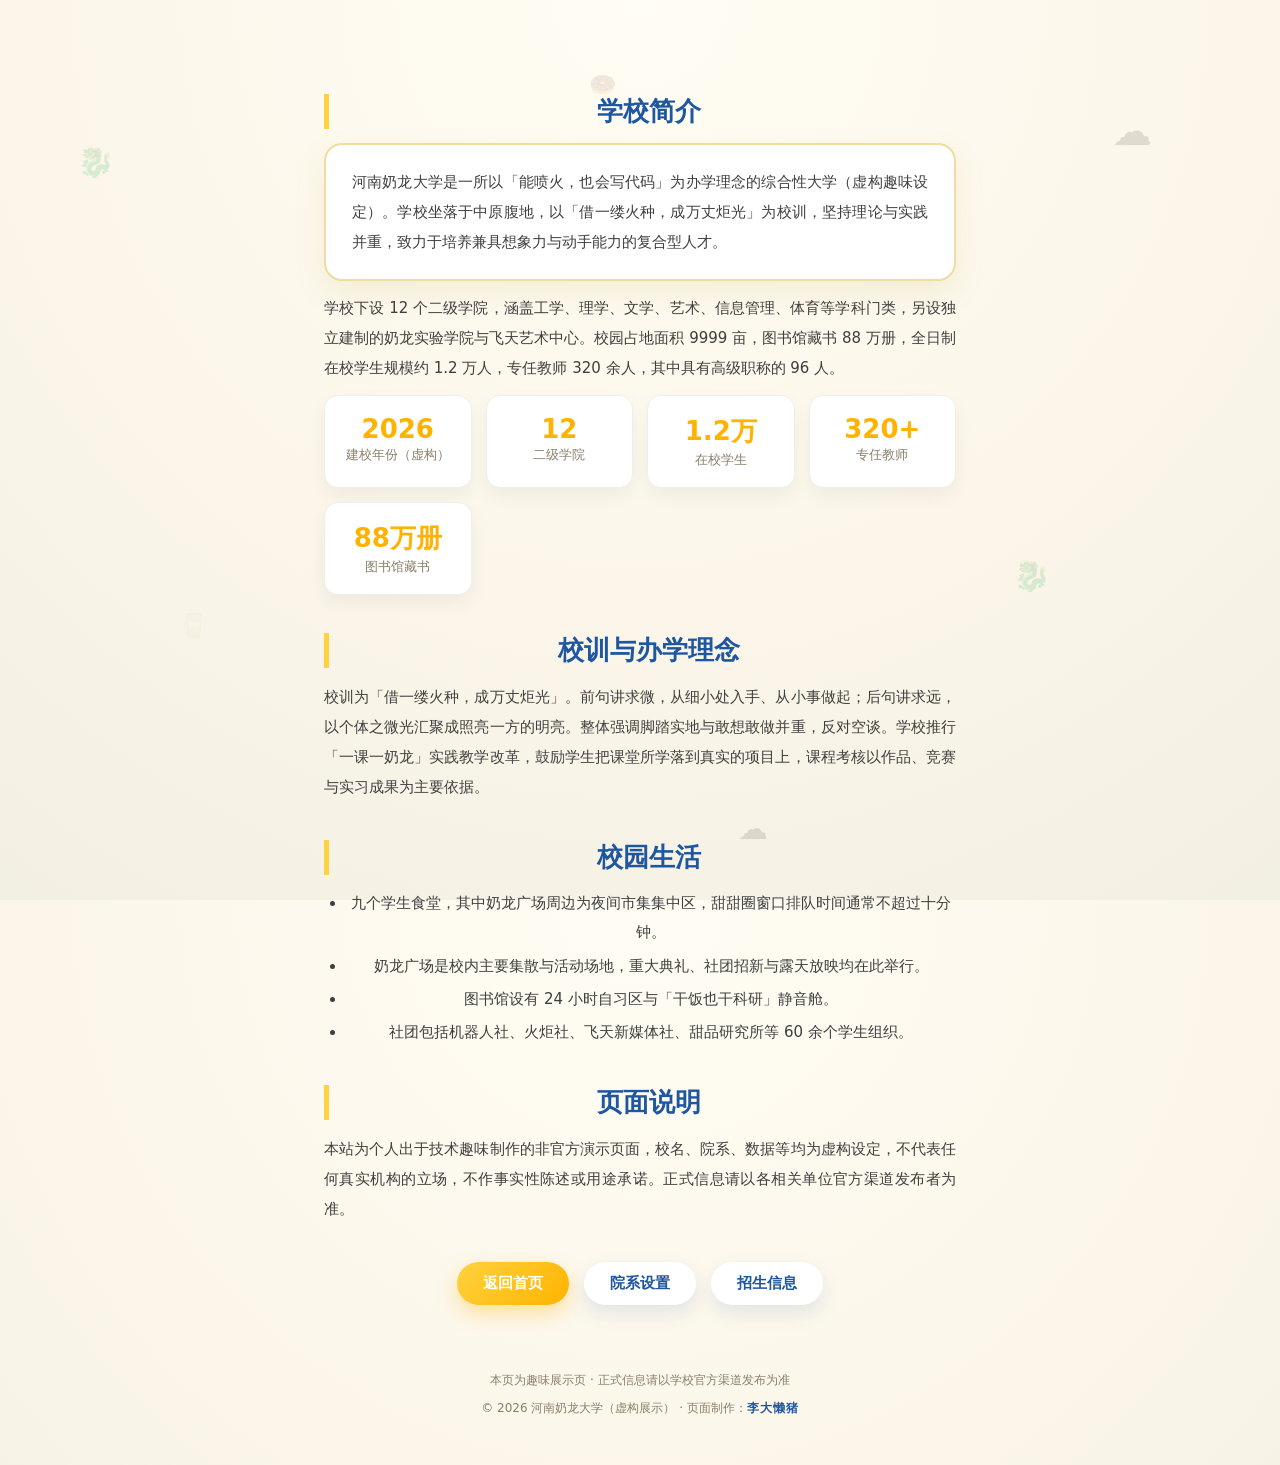
==== about.html @ ea17ba71 "Add files via upload" ====
<!DOCTYPE html>
<html lang="zh-CN">
<head>
<meta charset="UTF-8" />
<meta name="viewport" content="width=device-width, initial-scale=1.0" />
<title>学校简介 · 河南奶龙大学</title>
<meta name="description" content="河南奶龙大学（虚构趣味设定）学校简介：办学理念、校训、校园概览与学科门类。本页为个人趣味制作的非官方演示页面。" />
<meta name="keywords" content="河南奶龙大学,学校简介,校训,校园概览,趣味页面" />
<meta property="og:title" content="学校简介 · 河南奶龙大学" />
<meta property="og:description" content="河南奶龙大学（虚构趣味设定）：办学理念、校训与校园概览。" />
<meta property="og:type" content="article" />
<link rel="icon" href="data:image/svg+xml,<svg xmlns='http://www.w3.org/2000/svg' viewBox='0 0 100 100'><text y='.9em' font-size='90'>🐉</text></svg>" />
<link rel="stylesheet" href="style.css" />
<style>
  .page{max-width:840px;margin:0 auto;padding:0 24px 20px;}
  .page h2{
    font-size:26px;font-weight:900;color:var(--blue);margin:38px 0 14px;
    padding-left:12px;border-left:5px solid var(--yellow);
  }
  .page h3{font-size:19px;font-weight:800;margin:22px 0 8px;color:var(--ink);}
  .page p{font-size:15px;line-height:2;color:#3f3f3f;margin-bottom:12px;text-align:justify;}
  .page ul{margin:0 0 16px;padding-left:22px;}
  .page li{font-size:15px;line-height:1.95;color:#3f3f3f;margin-bottom:4px;}
  .lead{
    background:#fff;border:2px solid #F0DCA0;border-radius:18px;padding:22px 26px;
    box-shadow:0 12px 30px rgba(190,150,40,.12);font-size:15px;line-height:2;color:#3f3f3f;
  }
  .facts{display:grid;grid-template-columns:repeat(auto-fit,minmax(140px,1fr));gap:14px;margin-bottom:6px;}
  .fact{background:#fff;border:1px solid #eee;border-radius:14px;padding:18px;text-align:center;box-shadow:0 8px 18px rgba(0,0,0,.05);}
  .fact b{display:block;font-size:26px;font-weight:900;color:var(--yellow-deep);}
  .fact span{font-size:13px;color:var(--muted);}
</style>
</head>
<body>

<div class="float-bg" aria-hidden="true">
  <span>🐉</span><span>🥛</span><span>☁️</span><span>🐉</span><span>🍩</span><span>☁️</span>
</div>

<main class="stage">
  <div class="page">

    <h2>学校简介</h2>
    <p class="lead">河南奶龙大学是一所以「能喷火，也会写代码」为办学理念的综合性大学（虚构趣味设定）。学校坐落于中原腹地，以「借一缕火种，成万丈炬光」为校训，坚持理论与实践并重，致力于培养兼具想象力与动手能力的复合型人才。</p>
    <p>学校下设 12 个二级学院，涵盖工学、理学、文学、艺术、信息管理、体育等学科门类，另设独立建制的奶龙实验学院与飞天艺术中心。校园占地面积 9999 亩，图书馆藏书 88 万册，全日制在校学生规模约 1.2 万人，专任教师 320 余人，其中具有高级职称的 96 人。</p>

    <div class="facts">
      <div class="fact"><b>2026</b><span>建校年份（虚构）</span></div>
      <div class="fact"><b>12</b><span>二级学院</span></div>
      <div class="fact"><b>1.2万</b><span>在校学生</span></div>
      <div class="fact"><b>320+</b><span>专任教师</span></div>
      <div class="fact"><b>88万册</b><span>图书馆藏书</span></div>
    </div>

    <h2>校训与办学理念</h2>
    <p>校训为「借一缕火种，成万丈炬光」。前句讲求微，从细小处入手、从小事做起；后句讲求远，以个体之微光汇聚成照亮一方的明亮。整体强调脚踏实地与敢想敢做并重，反对空谈。学校推行「一课一奶龙」实践教学改革，鼓励学生把课堂所学落到真实的项目上，课程考核以作品、竞赛与实习成果为主要依据。</p>

    <h2>校园生活</h2>
    <ul>
      <li>九个学生食堂，其中奶龙广场周边为夜间市集集中区，甜甜圈窗口排队时间通常不超过十分钟。</li>
      <li>奶龙广场是校内主要集散与活动场地，重大典礼、社团招新与露天放映均在此举行。</li>
      <li>图书馆设有 24 小时自习区与「干饭也干科研」静音舱。</li>
      <li>社团包括机器人社、火炬社、飞天新媒体社、甜品研究所等 60 余个学生组织。</li>
    </ul>

    <h2>页面说明</h2>
    <p>本站为个人出于技术趣味制作的非官方演示页面，校名、院系、数据等均为虚构设定，不代表任何真实机构的立场，不作事实性陈述或用途承诺。正式信息请以各相关单位官方渠道发布者为准。</p>

    <a class="backlink" href="index.html">返回首页</a>
    <a class="backlink ghost" href="colleges.html">院系设置</a>
    <a class="backlink ghost" href="admission.html">招生信息</a>

  </div>

  <footer class="foot">
    <p>本页为趣味展示页 · 正式信息请以学校官方渠道发布为准</p>
    <p>© 2026 河南奶龙大学（虚构展示） · 页面制作：<span class="author">李大懒猪</span></p>
  </footer>
</main>

</body>
</html>
---- style.css ----
:root{
  --yellow:#FFD23F;
  --yellow-deep:#FFB300;
  --cream:#FBF6E9;
  --ink:#3a3226;
  --muted:#8a7f6a;
  --blue:#1E56A0;
  --blue-soft:#4FB0E0;
}
*{margin:0;padding:0;box-sizing:border-box;}
html,body{height:100%;}
body{
  font-family:"PingFang SC","Microsoft YaHei","Hiragino Sans GB",system-ui,sans-serif;
  background:radial-gradient(circle at 50% 0%,#FFFDF4 0%,var(--cream) 55%,#F2EFE3 100%);
  color:var(--ink);
  overflow-x:hidden;
  min-height:100vh;
}

/* 彩带画布 */
#confetti{position:fixed;inset:0;pointer-events:none;z-index:50;}

/* 背景漂浮元素 */
.float-bg{position:fixed;inset:0;pointer-events:none;z-index:0;}
.float-bg span{position:absolute;font-size:30px;opacity:.14;animation:drift 14s ease-in-out infinite;}
.float-bg span:nth-child(1){left:6%;top:16%;animation-delay:0s;}
.float-bg span:nth-child(2){left:14%;top:68%;font-size:24px;animation-delay:2s;}
.float-bg span:nth-child(3){right:10%;top:12%;font-size:40px;animation-delay:1s;}
.float-bg span:nth-child(4){right:18%;top:62%;animation-delay:3s;}
.float-bg span:nth-child(5){left:46%;top:8%;font-size:22px;animation-delay:1.6s;}
.float-bg span:nth-child(6){right:40%;bottom:6%;animation-delay:.6s;}
@keyframes drift{0%,100%{transform:translateY(0) rotate(0);}50%{transform:translateY(-24px) rotate(8deg);}}

/* 舞台 */
.stage{
  position:relative;z-index:1;
  max-width:720px;margin:0 auto;
  padding:56px 20px 40px;
  display:flex;flex-direction:column;align-items:center;text-align:center;
}

/* 校徽 */
.emblem-wrap{width:min(320px,72vw);margin-bottom:8px;position:relative;}
.emblem{width:100%;height:auto;filter:drop-shadow(0 18px 30px rgba(30,86,160,.22));}
.pop{animation:pop .9s cubic-bezier(.34,1.56,.64,1) both;}
@keyframes pop{0%{transform:scale(0) rotate(-12deg);opacity:0;}70%{transform:scale(1.06) rotate(2deg);}100%{transform:scale(1) rotate(0);opacity:1;}}
.mascot{animation:bob 3.2s ease-in-out infinite;transform-origin:160px 218px;}
@keyframes bob{0%,100%{transform:translateY(0);}50%{transform:translateY(-6px);}}

/* 环形校名（校徽蓝） */
.ring-text-cn{font-size:21px;font-weight:900;fill:var(--blue);letter-spacing:6px;font-family:"STKaiti","KaiTi","PingFang SC","Microsoft YaHei",serif;}
.ring-text-en{font-size:10.5px;font-weight:700;fill:var(--blue);letter-spacing:1.2px;}

/* 星光闪烁 */
.sparkle{position:absolute;color:var(--yellow-deep);opacity:0;animation:twinkle 2.6s infinite;z-index:2;text-shadow:0 0 8px rgba(255,200,60,.8);}
.s1{top:-6px;right:8%;font-size:20px;animation-delay:0s;}
.s2{top:36%;left:-14px;font-size:14px;animation-delay:.9s;}
.s3{bottom:12%;right:-10px;font-size:16px;animation-delay:1.7s;}
.s4{top:8%;left:6%;font-size:12px;animation-delay:2.2s;}
@keyframes twinkle{0%,100%{opacity:0;transform:scale(.4) rotate(0);}50%{opacity:1;transform:scale(1) rotate(40deg);}}

/* 标题 */
.title{
  font-size:clamp(34px,7vw,52px);font-weight:900;letter-spacing:4px;
  color:var(--ink);
  text-shadow:0 2px 0 #fff,0 6px 18px rgba(255,179,0,.25);
  opacity:0;animation:up .8s .5s ease both;
}
.subtitle{
  margin-top:4px;color:var(--muted);font-weight:700;letter-spacing:2px;font-size:14px;
  opacity:0;animation:up .8s .65s ease both;
}
.motto{
  margin-top:10px;font-size:15px;font-weight:800;letter-spacing:3px;
  color:var(--blue);
  background:linear-gradient(135deg,rgba(255,210,63,.18),rgba(79,176,224,.14));
  border:1px solid rgba(30,86,160,.18);
  border-radius:999px;padding:7px 20px;
  opacity:0;animation:up .8s .78s ease both;
}
@keyframes up{from{opacity:0;transform:translateY(22px);}to{opacity:1;transform:translateY(0);}}

/* 录取通知书 */
.letter{
  width:min(520px,92vw);
  margin-top:36px;
  background:linear-gradient(180deg,#FFFDF4,#FFF8E2);
  border:2px solid #F0DCA0;
  border-radius:20px;
  box-shadow:0 20px 44px rgba(190,150,40,.18),0 4px 10px rgba(190,150,40,.10);
  padding:26px 28px 24px;
  text-align:left;
  position:relative;
  opacity:0;animation:up .9s .9s ease both;
}
.letter::before{
  content:"";position:absolute;inset:8px;border:1.5px dashed #E8C86A;border-radius:14px;pointer-events:none;
}
.letter-head{text-align:center;border-bottom:2px solid #F0DCA0;padding-bottom:14px;margin-bottom:14px;position:relative;}
.letter-head h2{font-size:26px;letter-spacing:10px;font-weight:900;color:#B8860B;}
.letter-en{font-size:11px;color:var(--muted);letter-spacing:2px;margin-top:4px;}
.letter-seal{
  position:absolute;right:2px;top:-4px;width:46px;height:46px;border-radius:50%;
  background:radial-gradient(circle at 35% 30%,#FFE9A8,#FFC83C);
  display:flex;align-items:center;justify-content:center;font-size:24px;
  box-shadow:0 4px 10px rgba(220,160,20,.4);
  animation:sealIn .6s 1.6s cubic-bezier(.34,1.56,.64,1) both;
}
@keyframes sealIn{from{transform:scale(0) rotate(-40deg);}to{transform:scale(1) rotate(-8deg);}}
img.letter-seal{
  width:64px;height:64px;padding:0;background:none;box-shadow:none;
  object-fit:contain;border-radius:0;
  filter:drop-shadow(0 3px 6px rgba(220,160,20,.45));
  animation:sealIn .6s 1.6s cubic-bezier(.34,1.56,.64,1) both,sealBob 3.4s 2.4s ease-in-out infinite;
}
@keyframes sealBob{0%,100%{transform:translateY(0) rotate(-4deg);}50%{transform:translateY(-4px) rotate(3deg);}}
.letter-body p{font-size:15px;line-height:1.9;margin-bottom:8px;}
.letter-body strong{color:#C77700;}
.stu-no{
  margin:14px auto 12px;max-width:320px;text-align:center;
  background:#FFF;border:2px solid var(--yellow);border-radius:14px;padding:12px;
  box-shadow:0 6px 16px rgba(244,180,0,.18);
}
.stu-no span{display:block;font-size:12px;color:var(--muted);letter-spacing:2px;}
.stu-no strong{font-size:24px;letter-spacing:2px;color:#B8860B;}
.stu-line{text-align:center;font-size:15px;}
.stu-line .counter{color:#E8720C;font-size:20px;}
.stu-line.muted{color:var(--muted);font-size:13px;margin-top:2px;}

/* 跳转区（无倒计时，仅一个按钮） */
.go-wrap{margin-top:34px;opacity:0;animation:up .9s 1.5s ease both;}
.go-btn{
  border:none;cursor:pointer;
  background:linear-gradient(135deg,#FFD23F,#FFB300);
  color:#fff;font-size:19px;font-weight:900;letter-spacing:4px;
  padding:18px 56px;border-radius:999px;
  box-shadow:0 12px 28px rgba(255,179,0,.45);
  transition:transform .18s,box-shadow .2s,opacity .2s;
  display:inline-flex;align-items:center;justify-content:center;
  font-family:inherit;
}
.go-btn:hover{transform:translateY(-3px);box-shadow:0 16px 34px rgba(255,179,0,.55);}
.go-btn.done{opacity:.85;}
.go-note{margin-top:12px;font-size:13px;color:var(--muted);letter-spacing:1px;}

/* 栏目导航卡片 */
.portal{
  width:100%;margin-top:34px;
  display:grid;grid-template-columns:repeat(3,1fr);gap:14px;
  opacity:0;animation:up .9s 1.3s ease both;
}
.portal-card{
  display:flex;align-items:center;gap:10px;text-align:left;
  background:linear-gradient(180deg,#FFFDF4,#FFF7DF);
  border:2px solid #F0DCA0;border-radius:16px;
  padding:16px 14px;text-decoration:none;color:inherit;
  box-shadow:0 8px 20px rgba(190,150,40,.14);
  transition:transform .2s,box-shadow .2s,border-color .2s;
}
.portal-card:hover{
  transform:translateY(-5px);
  border-color:var(--yellow-deep);
  box-shadow:0 14px 28px rgba(255,179,0,.28);
}
.portal-ico{
  flex:0 0 40px;height:40px;border-radius:12px;
  background:linear-gradient(135deg,#FFE9A8,#FFD23F);
  display:flex;align-items:center;justify-content:center;font-size:22px;
}
.portal-body{display:flex;flex-direction:column;min-width:0;}
.portal-title{font-size:16px;font-weight:900;color:var(--ink);letter-spacing:1px;}
.portal-desc{font-size:11.5px;color:var(--muted);white-space:nowrap;overflow:hidden;text-overflow:ellipsis;}
.portal-go{margin-left:auto;font-size:12px;font-weight:800;color:var(--blue-soft);white-space:nowrap;}

/* 页脚 */
.foot{
  margin-top:44px;font-size:12px;color:var(--muted);line-height:1.9;
  opacity:0;animation:up .9s 1.6s ease both;
}
.foot a{color:var(--blue-soft);font-weight:700;}

@media (max-width:480px){
  .stage{padding-top:40px;}
  .letter{padding:20px 16px;}
  .letter-head h2{font-size:22px;letter-spacing:6px;}
  .ring-text-cn{font-size:24px;letter-spacing:5px;}
  .portal{grid-template-columns:1fr;gap:12px;}
  .portal-card{padding:14px 16px;}
  .portal-desc{white-space:normal;}
  .go-btn{font-size:17px;letter-spacing:2px;padding:16px 40px;width:100%;}
}

/* 对角探头装饰：左上 / 右下斜向探出的奶蛙（常驻，仅轻微呼吸浮动） */
.side-mascot{
  position:fixed;z-index:2;pointer-events:none;width:190px;
}
.side-mascot .frog{
  width:100%;height:auto;display:block;
  filter:drop-shadow(0 12px 20px rgba(0,0,0,.16));
}
.corner-tl{left:-56px;top:-44px;animation:peekBreathe 5.2s ease-in-out infinite;}
.corner-br{right:-56px;bottom:-44px;animation:peekBreatheFlip 5.2s ease-in-out infinite .9s;}
@keyframes peekBreathe{
  0%,100%{transform:rotate(-7deg) translate(0,0);}
  50%{transform:rotate(-5deg) translate(12px,10px);}
}
@keyframes peekBreatheFlip{
  0%,100%{transform:scaleX(-1) rotate(-7deg) translate(0,0);}
  50%{transform:scaleX(-1) rotate(-5deg) translate(-12px,-10px);}
}

/* 校徽两侧的奶龙卫士（左右对称，皆仰面朝向校徽） */
.guard{
  position:absolute;bottom:10px;width:66px;z-index:3;pointer-events:none;
  filter:drop-shadow(0 6px 10px rgba(0,0,0,.20));
}
.guard-l{left:-12px;animation:guardBob 3.6s ease-in-out infinite;}
.guard-r{right:-12px;animation:guardBobFlip 3.6s ease-in-out infinite .5s;}
@keyframes guardBob{0%,100%{transform:rotate(-9deg) translateY(0);}50%{transform:rotate(-9deg) translateY(-5px);}}
@keyframes guardBobFlip{0%,100%{transform:scaleX(-1) rotate(-9deg) translateY(0);}50%{transform:scaleX(-1) rotate(-9deg) translateY(-5px);}}

/* 页脚：作者与免责声明 */
.foot p{margin:0 0 5px;}
.foot .author{color:var(--blue);font-weight:800;letter-spacing:1px;}
.foot .foot-note{
  max-width:660px;margin:10px auto 0;
  font-size:11px;line-height:1.95;color:#9a9a9a;
  padding-top:9px;border-top:1px dashed rgba(0,0,0,.10);
  text-align:justify;
}

/* 手机端：显示两侧奶蛙，改为绝对定位（随页面滚动滑走，不常驻遮挡文字） */
@media (max-width:920px){
  .side-mascot{display:block;position:absolute;width:104px;z-index:3;}
  .corner-tl{left:-38px;top:10px;animation:peekBreathe 5.2s ease-in-out infinite;}
  .corner-br{right:-38px;top:66px;animation:peekBreatheFlip 5.2s ease-in-out infinite .9s;}
  .emblem-wrap{width:min(280px,62vw);}
  .portal{grid-template-columns:1fr;gap:12px;}
}
@media (max-width:480px){
  .guard{width:54px;}
}

/* 内容页返回按钮 */
.backlink{
  display:inline-block;margin-top:26px;padding:12px 26px;border-radius:999px;
  background:linear-gradient(135deg,var(--yellow),var(--yellow-deep));color:#fff;
  font-weight:800;text-decoration:none;box-shadow:0 8px 20px rgba(255,179,0,.35);
  font-family:inherit;font-size:15px;border:none;cursor:pointer;
}
.backlink.ghost{background:#fff;color:var(--blue);box-shadow:0 8px 20px rgba(30,86,160,.12);margin-left:10px;}
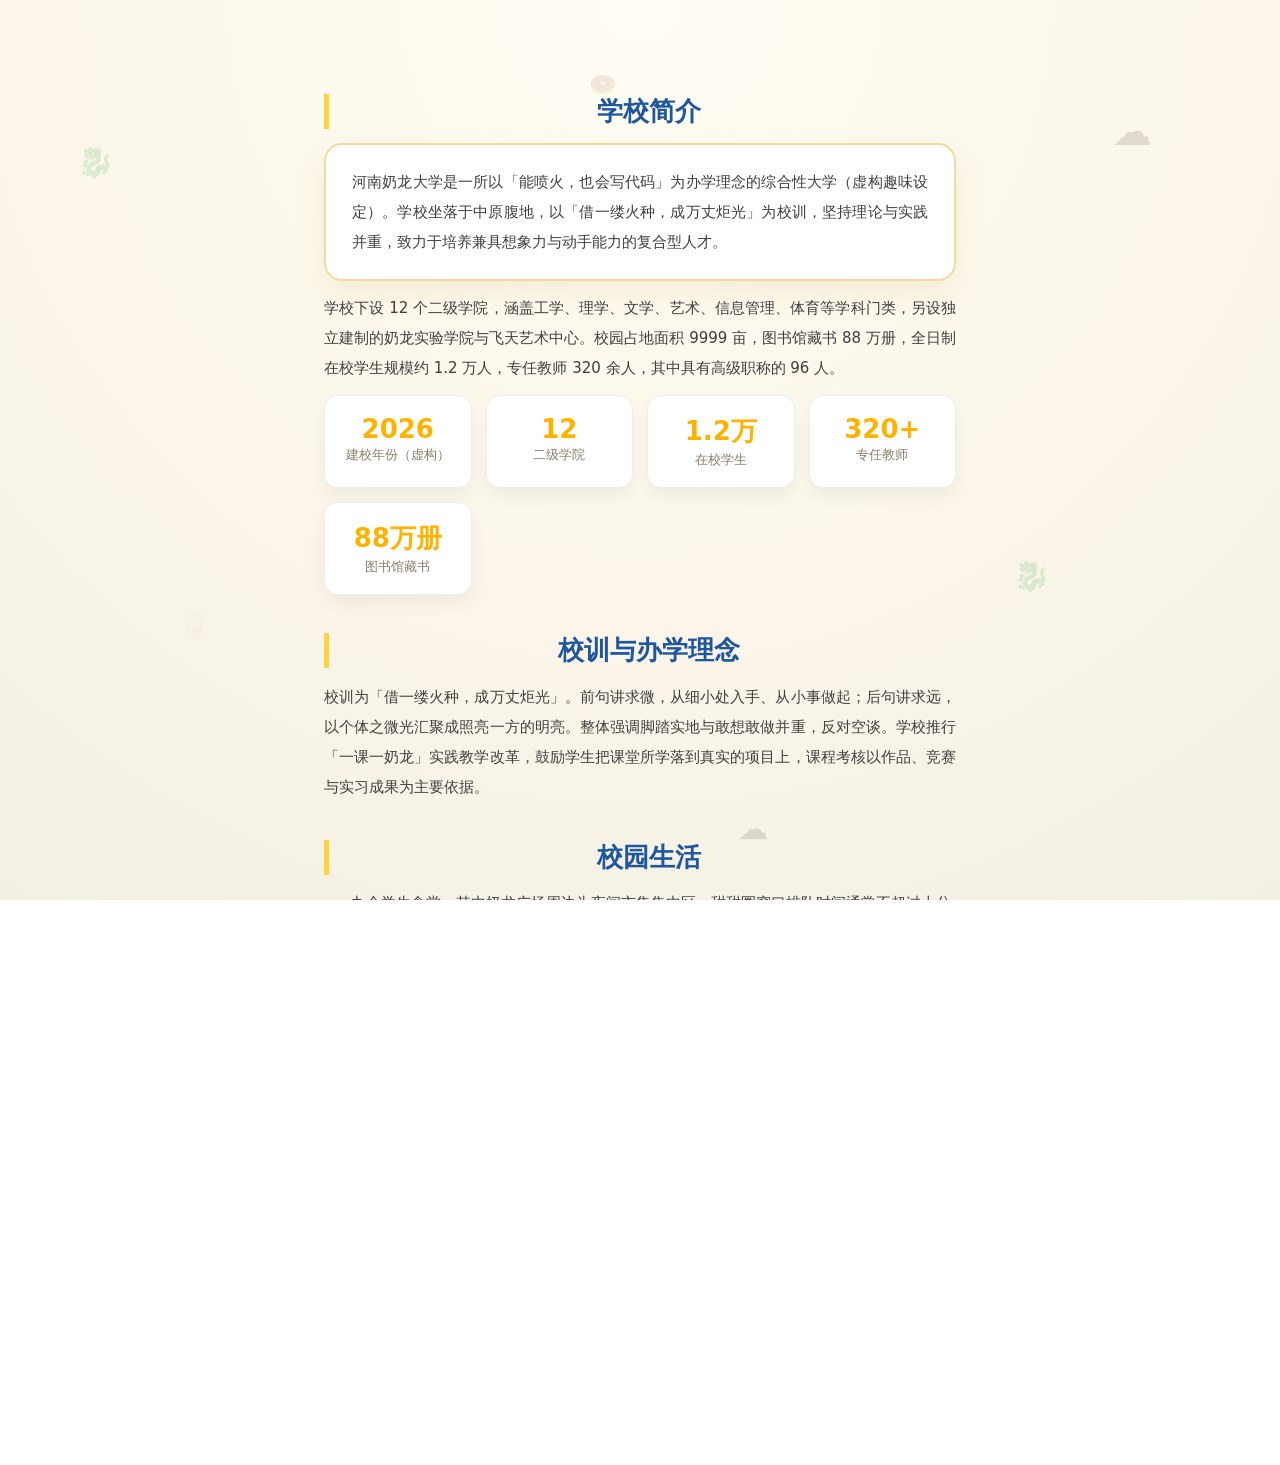
==== commit b0b6125a: "Add files via upload" ====
--- a/about.html
+++ b/about.html
@@ -6,6 +6,10 @@
 <title>学校简介 · 河南奶龙大学</title>
 <meta name="description" content="河南奶龙大学（虚构趣味设定）学校简介：办学理念、校训、校园概览与学科门类。本页为个人趣味制作的非官方演示页面。" />
 <meta name="keywords" content="河南奶龙大学,学校简介,校训,校园概览,趣味页面" />
+<meta name="baidu-site-verification" content="codeva-GzHmn65A01" />
+<link rel="canonical" href="https://xn--6kr28k0gz4evu0b1z3e.work/about.html" />
+<meta property="og:site_name" content="河南奶龙大学" />
+<meta property="og:url" content="https://xn--6kr28k0gz4evu0b1z3e.work/about.html" />
 <meta property="og:title" content="学校简介 · 河南奶龙大学" />
 <meta property="og:description" content="河南奶龙大学（虚构趣味设定）：办学理念、校训与校园概览。" />
 <meta property="og:type" content="article" />
--- a/style.css
+++ b/style.css
@@ -8,7 +8,11 @@
   --blue-soft:#4FB0E0;
 }
 *{margin:0;padding:0;box-sizing:border-box;}
-html,body{height:100%;}
+html,body{height:100%;max-width:100%;}
+/* 关键修复：禁止任何横向溢出。
+   页面内容一旦比屏幕宽，手机上就能左右拖动，缩放后中轴线必然偏离屏幕中心。 */
+html{overflow-x:hidden;}
+@supports (overflow-x:clip){html{overflow-x:clip;}}
 body{
   font-family:"PingFang SC","Microsoft YaHei","Hiragino Sans GB",system-ui,sans-serif;
   background:radial-gradient(circle at 50% 0%,#FFFDF4 0%,var(--cream) 55%,#F2EFE3 100%);
@@ -71,7 +75,8 @@
   opacity:0;animation:up .8s .65s ease both;
 }
 .motto{
-  margin-top:10px;font-size:15px;font-weight:800;letter-spacing:3px;
+  margin-top:10px;font-size:clamp(13px,3.4vw,15px);font-weight:800;letter-spacing:2px;
+  max-width:100%;
   color:var(--blue);
   background:linear-gradient(135deg,rgba(255,210,63,.18),rgba(79,176,224,.14));
   border:1px solid rgba(30,86,160,.18);
@@ -82,7 +87,7 @@
 
 /* 录取通知书 */
 .letter{
-  width:min(520px,92vw);
+  width:min(520px,100%);
   margin-top:36px;
   background:linear-gradient(180deg,#FFFDF4,#FFF8E2);
   border:2px solid #F0DCA0;
@@ -117,12 +122,12 @@
 .letter-body p{font-size:15px;line-height:1.9;margin-bottom:8px;}
 .letter-body strong{color:#C77700;}
 .stu-no{
-  margin:14px auto 12px;max-width:320px;text-align:center;
+  margin:14px auto 12px;width:100%;max-width:320px;text-align:center;
   background:#FFF;border:2px solid var(--yellow);border-radius:14px;padding:12px;
   box-shadow:0 6px 16px rgba(244,180,0,.18);
 }
 .stu-no span{display:block;font-size:12px;color:var(--muted);letter-spacing:2px;}
-.stu-no strong{font-size:24px;letter-spacing:2px;color:#B8860B;}
+.stu-no strong{font-size:clamp(16px,5.6vw,24px);letter-spacing:1px;color:#B8860B;white-space:nowrap;}
 .stu-line{text-align:center;font-size:15px;}
 .stu-line .counter{color:#E8720C;font-size:20px;}
 .stu-line.muted{color:var(--muted);font-size:13px;margin-top:2px;}
@@ -190,24 +195,38 @@
   .go-btn{font-size:17px;letter-spacing:2px;padding:16px 40px;width:100%;}
 }
 
-/* 对角探头装饰：左上 / 右下斜向探出的奶蛙（常驻，仅轻微呼吸浮动） */
+/* 奶蛙装饰裁剪层：
+   奶蛙故意「探出屏幕边缘」，若直接贴在 body 上，超出视口的那部分会撑大文档宽度，
+   手机上就会允许左右拖动 —— 拖动/缩放后录取通知书、校徽的中轴线必然偏离屏幕中心。
+   用一个宽度=视口宽、overflow:hidden 的层把探出部分裁掉，外观完全不变，横向溢出归零。
+   桌面端：固定铺满视口，随屏常驻（与原行为一致）。
+   手机端：改为文档顶部的绝对定位盒，随页面滚动滑走，不遮挡正文。 */
+.deco-clip{
+  position:fixed;inset:0;z-index:2;
+  overflow:hidden;pointer-events:none;
+}
+
+/* 对角探头装饰：左上 / 右下斜向探出的奶蛙
+   结构要点：.side-mascot 只负责「贴哪一侧」（右侧用 scaleX(-1) 镜像），
+   .frog 内层负责旋转与浮动动画。这样镜像由外层统一完成，
+   左右两只的定位盒在布局上完全相等，被裁剪后露出的宽度必然一致，视觉严格对称。 */
 .side-mascot{
-  position:fixed;z-index:2;pointer-events:none;width:190px;
-}
+  position:absolute;z-index:2;pointer-events:none;width:190px;
+}
+.corner-br{transform:scaleX(-1);}
 .side-mascot .frog{
   width:100%;height:auto;display:block;
   filter:drop-shadow(0 12px 20px rgba(0,0,0,.16));
-}
-.corner-tl{left:-56px;top:-44px;animation:peekBreathe 5.2s ease-in-out infinite;}
-.corner-br{right:-56px;bottom:-44px;animation:peekBreatheFlip 5.2s ease-in-out infinite .9s;}
+  animation:peekBreathe 5.2s ease-in-out infinite;
+}
 @keyframes peekBreathe{
   0%,100%{transform:rotate(-7deg) translate(0,0);}
-  50%{transform:rotate(-5deg) translate(12px,10px);}
-}
-@keyframes peekBreatheFlip{
-  0%,100%{transform:scaleX(-1) rotate(-7deg) translate(0,0);}
-  50%{transform:scaleX(-1) rotate(-5deg) translate(-12px,-10px);}
-}
+  50%{transform:rotate(-5deg) translate(10px,8px);}
+}
+
+/* 左右偏移量绝对相等，探出部分由 .deco-clip 裁掉 */
+.corner-tl{left:-52px;top:-40px;}
+.corner-br{right:-52px;top:-40px;}
 
 /* 校徽两侧的奶龙卫士（左右对称，皆仰面朝向校徽） */
 .guard{
@@ -229,16 +248,23 @@
   text-align:justify;
 }
 
-/* 手机端：显示两侧奶蛙，改为绝对定位（随页面滚动滑走，不常驻遮挡文字） */
+/* 手机端：奶蛙改为随页面滚动（不常驻遮挡文字），并整体收进裁剪层内 */
 @media (max-width:920px){
-  .side-mascot{display:block;position:absolute;width:104px;z-index:3;}
-  .corner-tl{left:-38px;top:10px;animation:peekBreathe 5.2s ease-in-out infinite;}
-  .corner-br{right:-38px;top:66px;animation:peekBreatheFlip 5.2s ease-in-out infinite .9s;}
+  /* 裁剪层改为文档流顶部的绝对定位盒：宽度=视口宽，高度足够容纳两只奶蛙 */
+  .deco-clip{
+    position:absolute;inset:0 0 auto 0;height:300px;z-index:3;
+  }
+  /* 左右两只严格镜像对称：同尺寸、同高度、同相位、同偏移量，视觉重心居中 */
+  .side-mascot{display:block;position:absolute;width:96px;z-index:3;}
+  .corner-tl{left:-34px;top:12px;}
+  .corner-br{right:-34px;top:12px;}
   .emblem-wrap{width:min(280px,62vw);}
   .portal{grid-template-columns:1fr;gap:12px;}
 }
 @media (max-width:480px){
   .guard{width:54px;}
+  .side-mascot{width:82px;}
+  .corner-tl,.corner-br{top:10px;}
 }
 
 /* 内容页返回按钮 */
